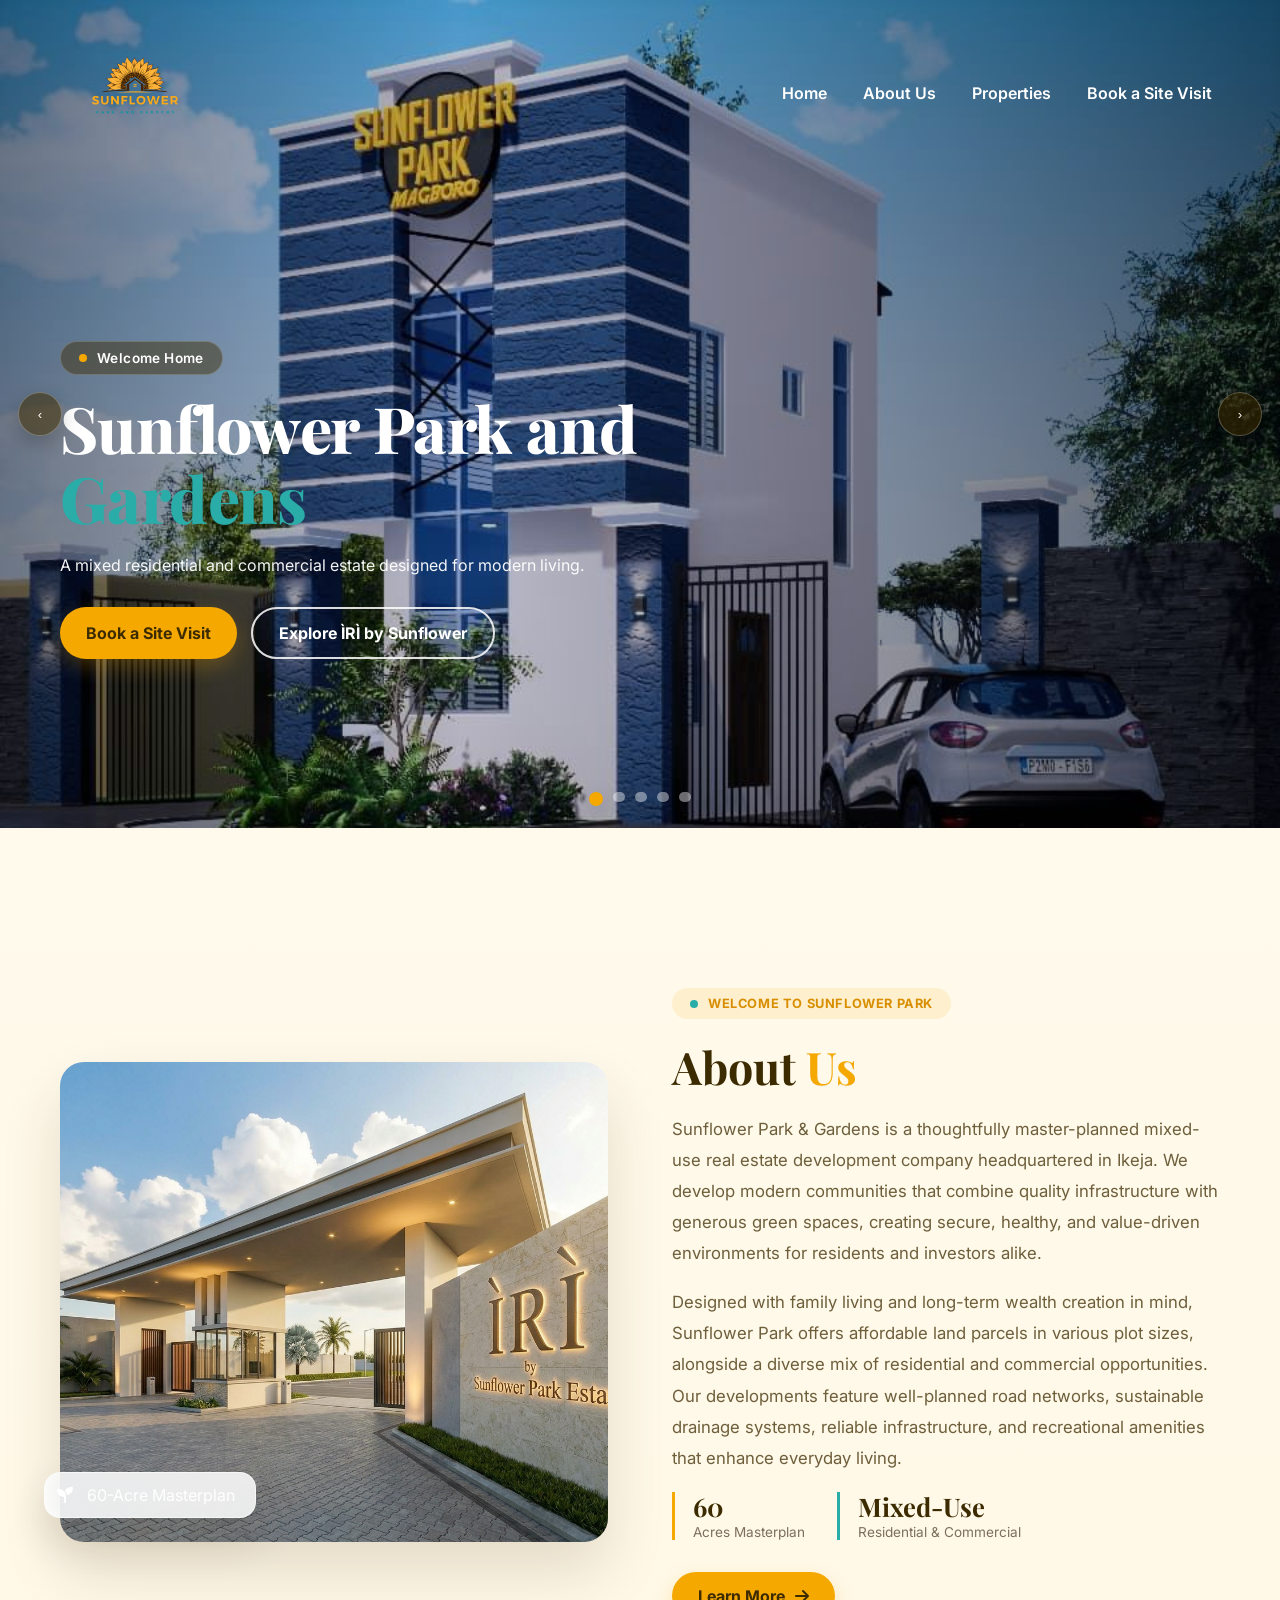
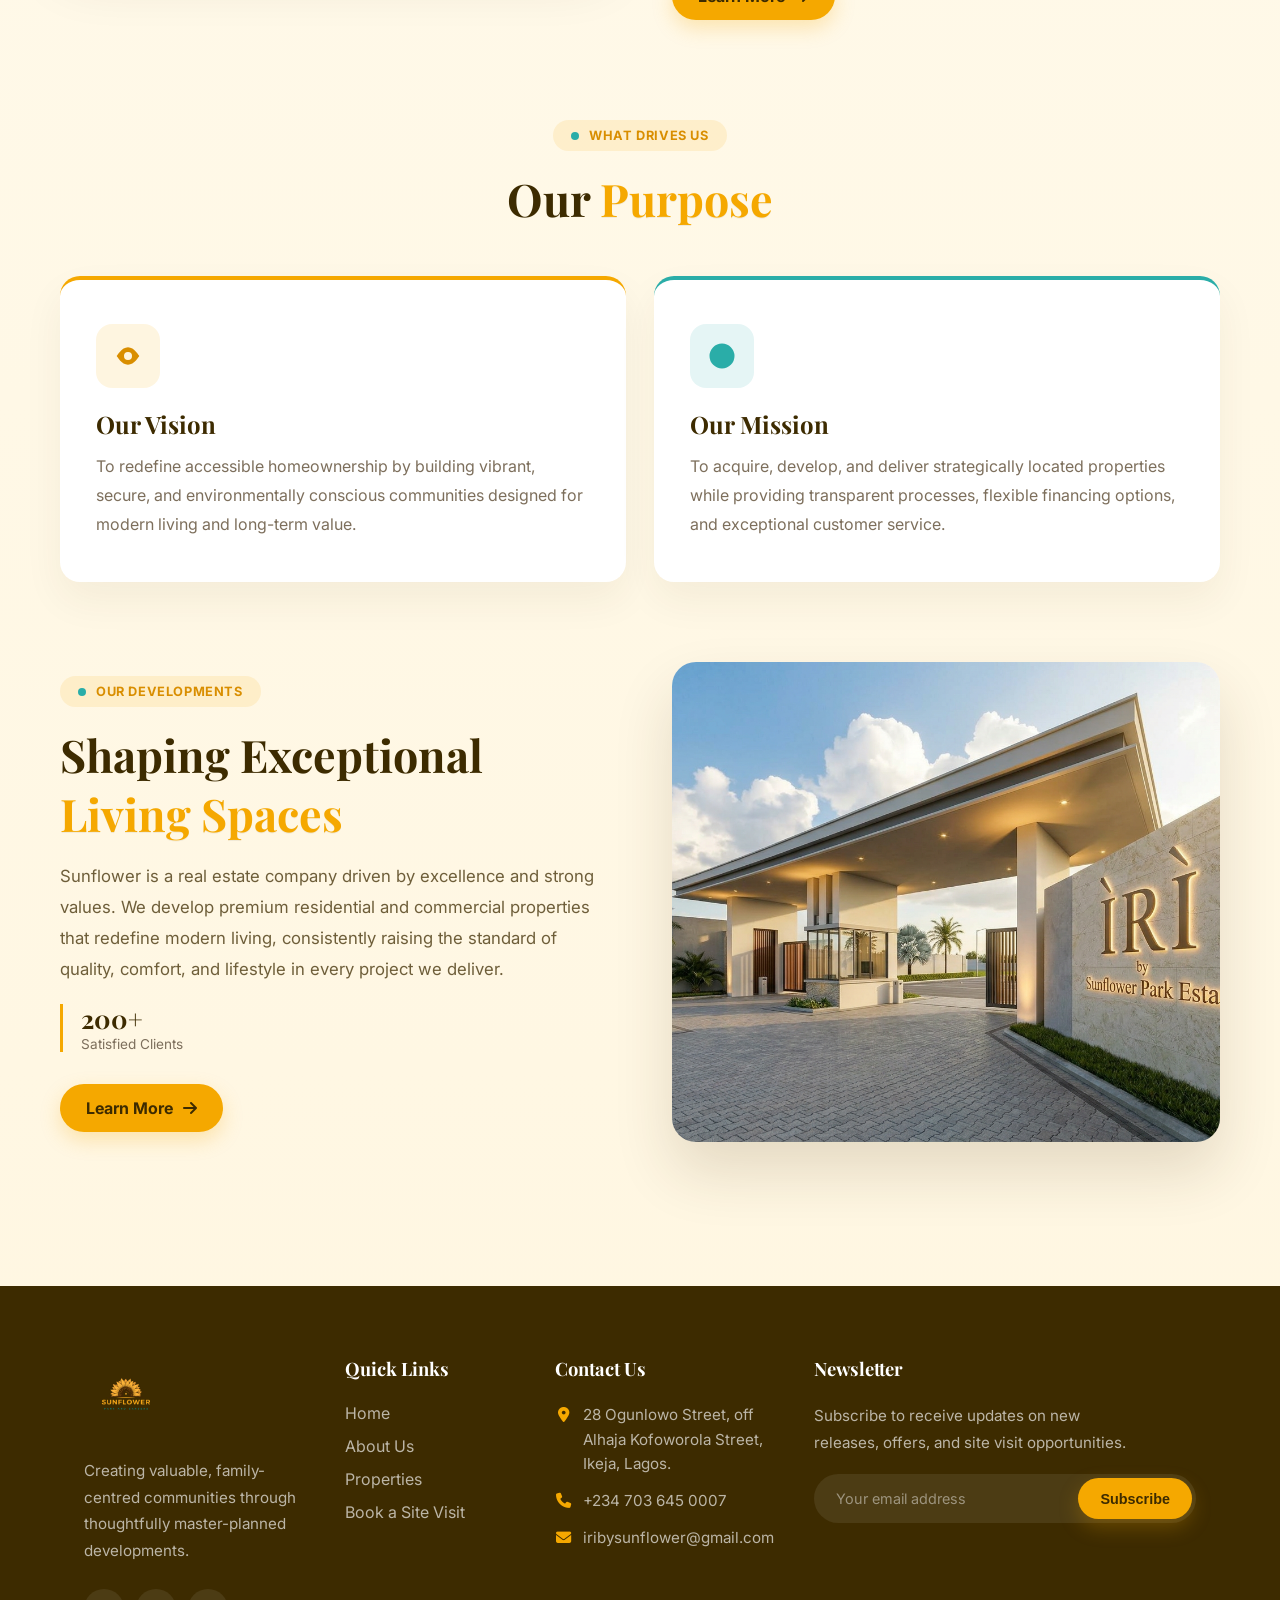
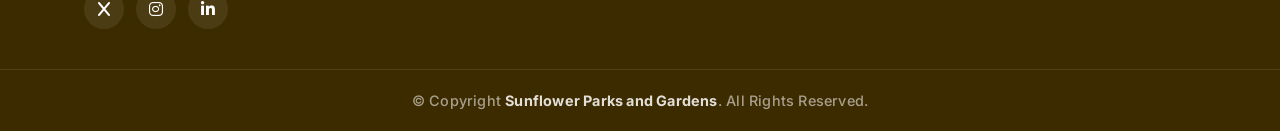
==== index.html @ 7145fa31 "pyuo" ====
<!doctype html>
<html lang="en">

<head>
  <meta charset="utf-8" />
  <meta name="viewport" content="width=device-width,initial-scale=1" />
  <title>Sunflower Parks & Gardens</title>
  <link href="https://fonts.googleapis.com/css2?family=Inter:wght@300;400;600;700&display=swap" rel="stylesheet">
  <link href="https://fonts.googleapis.com/css2?family=Playfair+Display:wght@400;600;700&display=swap" rel="stylesheet">
  <link rel="stylesheet" href="https://cdnjs.cloudflare.com/ajax/libs/font-awesome/6.4.0/css/all.min.css">
  <link rel="stylesheet" href="css/style.css">
</head>

<body>
  <header class="site-header nav-overlay">
    <div class="container header-inner">
      <a class="brand" href="index.html"><img src="images/logo.png" alt="Sunflower Parks & Gardens logo"><span
          class="brand-text">Sunflower Parks & Gardens</span></a>
      <nav class="nav">
        <a href="index.html">Home</a>
        <a href="about.html">About Us</a>
        <a href="properties.html">Properties</a>
        <a href="contact.html#book-a-visit">Book a Site Visit</a>
      </nav>
      <button class="nav-toggle" aria-label="Toggle navigation">☰</button>
    </div>


  </header>

  <main>
    <!-- Hero slideshow -->
    <section class="hero hero-overlay reveal-on-scroll">
      <div class="slideshow" id="slideshow">
        <div class="slide top-anchor" style="background-image:url('images/slide1.jpeg')">
          <div class="overlay"></div>
          <div class="slide-content container">
            <span class="slide-badge"><span class="dot"></span> Welcome Home</span>
            <h1>Sunflower Park and <span class="accent-text">Gardens</span></h1>
            <p>A mixed residential and commercial estate designed for modern living.</p>
            <div class="cta-group">
              <a class="btn primary" href="contact.html#book-a-visit">Book a Site Visit</a>
              <a class="btn outline" href="iri.html">Explore ÌRÌ by Sunflower</a>
            </div>
          </div>
        </div>

        <div class="slide" style="background-image:url('images/slide2.jpeg')">
          <div class="overlay"></div>
          <div class="slide-content container">
            <span class="slide-badge"><span class="dot"></span> Prime Location</span>
            <h2>Strategically Located for <span class="accent-text">Growth</span></h2>
            <p>Along the Lagos–Ibadan Expressway, less than 25 minutes from Alausa, Ikeja.</p>
            <div class="cta-group">
              <a class="btn primary" href="contact.html#book-a-visit">Book a Site Visit</a>
              <a class="btn outline" href="iri.html">Explore ÌRÌ by Sunflower</a>
            </div>
          </div>
        </div>

        <div class="slide" style="background-image:url('images/slide3.jpeg')">
          <div class="overlay"></div>
          <div class="slide-content container">
            <span class="slide-badge"><span class="dot"></span> Masterplanned Living</span>
            <h2>Thoughtful <span class="accent-text">Masterplanning</span></h2>
            <p>Thoughtfully planned neighborhoods, generous open spaces and modern infrastructure for family living.</p>
            <div class="cta-group">
              <a class="btn primary" href="contact.html#book-a-visit">Book a Site Visit</a>
              <a class="btn outline" href="iri.html">Explore ÌRÌ by Sunflower</a>
            </div>
          </div>
        </div>

        <div class="slide" style="background-image:url('images/slide4.jpeg')">
          <div class="overlay"></div>
          <div class="slide-content container">
            <span class="slide-badge"><span class="dot"></span> 24/7 Security</span>
            <h2>Secure, <span class="accent-text">Gated</span> Living</h2>
            <p>A secure, access-controlled community with 24/7 surveillance, offering comfort and safety.</p>
            <div class="cta-group">
              <a class="btn primary" href="contact.html#book-a-visit">Book a Site Visit</a>
              <a class="btn outline" href="iri.html">Explore ÌRÌ by Sunflower</a>
            </div>
          </div>
        </div>

        <div class="slide" style="background-image:url('images/slide5.png')">
          <div class="overlay"></div>
          <div class="slide-content container">
            <span class="slide-badge"><span class="dot"></span> Easy Access</span>
            <h2><span class="accent-text">Unmatched</span> Proximity</h2>
            <p>Live within convenient reach of the city's essentials while enjoying the exclusivity of a private
              residential estate.</p>
            <div class="cta-group">
              <a class="btn primary" href="contact.html#book-a-visit">Book a Site Visit</a>
              <a class="btn outline" href="iri.html">Explore ÌRÌ by Sunflower</a>
            </div>
          </div>
        </div>

        <button class="slide-arrow prev" data-dir="-1">‹</button>
        <button class="slide-arrow next" data-dir="1">›</button>
        <div class="dots" id="slide-dots"></div>
      </div>
    </section>
    <br>
    <br>
    <br>
    <br>

    <!-- FAQ will appear after About & Vision/Mission -->

    <!-- (Vision & Mission removed here; placed after About as requested) -->

    <!-- About summary (split layout) -->
    <section class="about-split container reveal-on-scroll">
      <div class="about-split-media">
        <img src="images/slide4.jpeg" alt="Sunflower Park & Gardens estate" class="about-split-img">
        <span class="floating-badge badge-teal"><i class="fa-solid fa-seedling"></i> 60-Acre Masterplan</span>
      </div>
      <div class="about-split-content">
        <span class="eyebrow"><span class="dot"></span> Welcome to Sunflower Park</span>
        <h2 class="summary-title">About <span class="summary-accent">Us</span></h2>
        <p>Sunflower Park & Gardens is a thoughtfully master-planned mixed-use real estate development company
          headquartered in Ikeja. We develop modern communities that combine quality infrastructure with generous
          green spaces, creating secure, healthy, and value-driven environments for residents and investors alike.</p>
        <p>Designed with family living and long-term wealth creation in mind, Sunflower Park offers affordable land
          parcels in various plot sizes, alongside a diverse mix of residential and commercial opportunities. Our
          developments feature well-planned road networks, sustainable drainage systems, reliable infrastructure, and
          recreational amenities that enhance everyday living.</p>
        <div class="about-stats">
          <div class="stat-chip">
            <strong>60</strong>
            <span>Acres Masterplan</span>
          </div>
          <div class="stat-chip">
            <strong>Mixed-Use</strong>
            <span>Residential &amp; Commercial</span>
          </div>
        </div>
        <a class="btn primary" href="about.html">Learn More <i class="fa-solid fa-arrow-right"></i></a>
      </div>
    </section>

    <!-- Vision & Mission -->
    <section class="purpose container reveal-on-scroll">
      <div class="purpose-head">
        <span class="eyebrow"><span class="dot"></span> What Drives Us</span>
        <h2 class="summary-title">Our <span class="summary-accent">Purpose</span></h2>
      </div>
      <div class="mission-grid">
        <article class="mission-card mission-card--gold" tabindex="0">
          <div class="icon">
            <svg viewBox="0 0 24 24" xmlns="http://www.w3.org/2000/svg" aria-hidden="true">
              <path d="M12 5c-5 0-9 7-9 7s4 7 9 7 9-7 9-7-4-7-9-7zm0 10.2A3.2 3.2 0 1 1 12 8.8a3.2 3.2 0 0 1 0 6.4z"
                fill="currentColor" />
            </svg>
          </div>
          <h3>Our Vision</h3>
          <p>To redefine accessible homeownership by building vibrant, secure, and environmentally conscious
            communities designed for modern living and long-term value.</p>
        </article>

        <article class="mission-card mission-card--teal" tabindex="0">
          <div class="icon">
            <svg viewBox="0 0 24 24" xmlns="http://www.w3.org/2000/svg" aria-hidden="true">
              <path d="M12 2a10 10 0 1 0 0 20 10 10 0 0 0 0-20zm1 6h-2v6l5 3 1-1-4-2V8z" fill="currentColor" />
            </svg>
          </div>
          <h3>Our Mission</h3>
          <p>To acquire, develop, and deliver strategically located properties while providing transparent processes,
            flexible financing options, and exceptional customer service.</p>
        </article>
      </div>
    </section>

    <!-- Properties preview -->
    <section class="about-split container reveal-on-scroll properties-preview">
      <div class="about-split-content">
        <span class="eyebrow"><span class="dot"></span> Our Developments</span>
        <h2 class="summary-title">Shaping Exceptional <span class="summary-accent">Living Spaces</span></h2>
        <p>Sunflower is a real estate company driven by excellence and strong values. We develop premium residential
          and commercial properties that redefine modern living, consistently raising the standard of quality,
          comfort, and lifestyle in every project we deliver.</p>
        <div class="about-stats">
          <div class="stat-chip">
            <strong>200+</strong>
            <span>Satisfied Clients</span>
          </div>
        </div>
        <a class="btn primary" href="properties.html">Learn More <i class="fa-solid fa-arrow-right"></i></a>
      </div>
      <div class="about-split-media">
        <img src="images/slide4.jpeg" alt="Sunflower Park & Gardens estate" class="about-split-img">
      </div>
    </section>
  </main>

  <footer class="site-footer">
    <div class="footer-top">
      <div class="container">
        <div class="footer-grid">
          <div class="footer-col footer-brand-col">
            <span class="footer-logo-wrap"><img src="images/logo.png" alt="Sunflower Parks & Gardens"
                class="footer-logo"></span>
            <p class="footer-tag">Creating valuable, family-centred communities through thoughtfully master-planned
              developments.</p>
            <div class="footer-socials">
              <a href="https://x.com/sfpgrealtor?s=21" target="_blank" rel="noopener" aria-label="X"><i class="fa-solid fa-x"></i></a>
              <a href="https://www.instagram.com/sunflowerparkrealtors" target="_blank" rel="noopener" aria-label="Instagram"><i class="fa-brands fa-instagram"></i></a>
              <a href="https://www.linkedin.com/company/sunflower-park-and-gardens-realtor/" target="_blank" rel="noopener" aria-label="LinkedIn"><i class="fa-brands fa-linkedin-in"></i></a>
            </div>
          </div>

          <div class="footer-col footer-links-col">
            <h3>Quick Links</h3>
            <ul>
              <li><a href="index.html">Home</a></li>
              <li><a href="about.html">About Us</a></li>
              <li><a href="properties.html">Properties</a></li>
              <li><a href="contact.html#book-a-visit">Book a Site Visit</a></li>
            </ul>
          </div>

          <div class="footer-col footer-contact-col">
            <h3>Contact Us</h3>
            <ul class="footer-contact-list">
              <li><i class="fa-solid fa-location-dot"></i><span>28 Ogunlowo Street, off Alhaja Kofoworola Street,
                  Ikeja, Lagos.</span></li>
              <li><i class="fa-solid fa-phone"></i><a href="tel:+2347036450007">+234 703 645 0007</a></li>
              <li><i class="fa-solid fa-envelope"></i><a
                  href="mailto:iribysunflower@gmail.com">iribysunflower@gmail.com</a></li>
            </ul>
          </div>

          <div class="footer-col footer-newsletter-col">
            <h3>Newsletter</h3>
            <p>Subscribe to receive updates on new releases, offers, and site visit opportunities.</p>
            <form class="newsletter-form">
              <input type="email" placeholder="Your email address" aria-label="Email address" required>
              <button type="button" class="btn primary">Subscribe</button>
            </form>
          </div>
        </div>
      </div>
    </div>

    <div class="footer-bottom">
      <div class="container footer-bottom-inner">
        <div class="copyright">© Copyright <strong>Sunflower Parks and Gardens</strong>. All Rights Reserved.</div>
      </div>
      <button class="back-to-top" aria-label="Back to top">↑</button>
    </div>
  </footer>

  <script src="js/slider.js"></script>
</body>

</html>
---- css/style.css ----
:root {
  --bg: #FFFBEF;
  --brand: #F5A800;
  /* golden yellow */
  --brand-dark: #D98E00;
  --teal: #2AADA8;
  --accent: #3D2B00;
  /* dark brown for text */
  --muted: #7d6f5c;
  --glass: rgba(255, 255, 255, 0.7);
  --footer-bottom-height: 64px;
}

* {
  box-sizing: border-box
}

body {
  font-family: Inter, system-ui, -apple-system, Segoe UI, Roboto, "Helvetica Neue", Arial;
  margin: 0;
  color: var(--accent);
  background: linear-gradient(180deg, #FFFBEF 0%, #FFF6E0 100%)
}

.container {
  max-width: 1160px;
  margin: 0 auto;
  padding: 0 24px
}

/* Header */
.site-header {
  z-index: 60;
}

.site-header.yellow {
  background: transparent;
  box-shadow: none
}

.site-header.yellow .brand {
  color: var(--accent)
}

.site-header.yellow .nav a {
  color: var(--accent)
}

.site-header.yellow .nav a:hover {
  background: rgba(15, 17, 20, 0.04)
}

/* Overlay header (sits on top of full-bleed hero) */
.site-header.nav-overlay {
  position: absolute;
  top: 0;
  left: 0;
  right: 0;
  width: 100%;
  z-index: 70;
  background: transparent;
  box-shadow: none
}

.site-header.nav-overlay .brand,
.site-header.nav-overlay .nav a,
.site-header.nav-overlay .nav-toggle {
  color: #fff
}

.site-header.nav-overlay .nav a:hover {
  background: rgba(255, 255, 255, 0.12)
}

.site-header.nav-overlay .nav.open a {
  color: var(--accent)
}

.site-header.nav-overlay .nav.open a:hover {
  background: rgba(0, 0, 0, 0.04)
}

.header-inner {
  display: flex;
  align-items: center;
  justify-content: space-between;
  padding: 18px 0
}

.brand {
  display: inline-flex;
  align-items: center;
  gap: 12px;
  font-weight: 700;
  color: var(--accent);
  text-decoration: none;
  font-size: 1.05rem;
  letter-spacing: 0.2px
}

.brand::after {
  display: none
}

.brand img {
  height: 150px;
  display: block;
  object-fit: contain;
  width: auto
}

.brand .sr {
  position: absolute !important;
  left: -9999px;
  top: auto;
  width: 1px;
  height: 1px;
  overflow: hidden
}

.brand-text {
  display: none;
  font-family: 'Playfair Display', serif;
  font-weight: 700;
  color: var(--brand);
  font-size: 1.3rem;
  line-height: 1;
  letter-spacing: 0.1px;
  text-decoration: none;
}

.nav {
  display: flex;
  align-items: center
}

.nav a {
  margin-left: 20px;
  color: var(--accent);
  text-decoration: none;
  font-weight: 600;
  padding: 8px;
  border-radius: 6px;
  transition: all 180ms ease
}

.nav a:hover {
  background: rgba(0, 0, 0, 0.04);
  transform: translateY(-1px)
}

.nav a.active {
  color: var(--brand);
}

.nav-toggle {
  display: none;
  background: none;
  border: 0;
  font-size: 22px
}

/* Hero / Slideshow */
.hero {
  position: relative;
  margin-top: 10px
}

.slideshow {
  position: relative;
  overflow: hidden;
  border-radius: 12px;
  background: #111;
  min-height: clamp(420px, 72vh, 920px);
  max-height: 90vh
}

/* Full-bleed hero with overlaid header */
.hero.hero-overlay {
  margin-top: 0
}

.hero.hero-overlay .slideshow {
  border-radius: 0;
  min-height: clamp(640px, 92vh, 980px);
  max-height: none
}

.hero.hero-overlay .slide-content {
  padding-top: 220px
}

@media(max-width:980px) {
  .hero.hero-overlay .slide-content {
    padding-top: 160px
  }

  .hero.hero-overlay .slideshow {
    min-height: clamp(620px, 92vh, 900px)
  }
}

@media(max-width:800px) {
  .hero.hero-overlay .slide-content {
    padding-top: 140px
  }

  .hero.hero-overlay .slideshow {
    min-height: clamp(580px, 92vh, 860px)
  }
}

.slide {
  position: absolute;
  inset: 0;
  background-size: cover;
  background-position: center center;
  opacity: 0;
  visibility: hidden;
  transform: scale(1.02) translateY(6px);
  transition: opacity 900ms cubic-bezier(.2, .9, .3, 1), transform 900ms ease, visibility 0ms linear 900ms;
  display: flex;
  align-items: center
}

.slide.active {
  opacity: 1;
  visibility: visible;
  transform: scale(1) translateY(0);
  transition-delay: 0ms
}

.overlay {
  position: absolute;
  inset: 0;
  background: linear-gradient(90deg, rgba(0, 0, 0, 0.48) 0%, rgba(0, 0, 0, 0.18) 36%, rgba(0, 0, 0, 0.58) 100%);
}

.slide-content {
  position: relative;
  color: #fff;
  padding: 48px 20px;
  max-width: 720px;
  margin-left: 40px;
  display: flex;
  flex-direction: column;
  gap: 12px
}

.slide-badge {
  display: inline-flex;
  align-items: center;
  gap: 10px;
  align-self: flex-start;
  background: rgba(61, 43, 0, 0.45);
  border: 1px solid rgba(255, 255, 255, 0.18);
  color: #fff;
  font-weight: 600;
  font-size: 0.85rem;
  letter-spacing: 0.4px;
  padding: 8px 18px;
  border-radius: 999px;
  margin-bottom: 6px
}

.slide-badge .dot {
  width: 8px;
  height: 8px;
  border-radius: 50%;
  background: var(--brand);
  display: inline-block
}

.slide-content h1,
.slide-content h2 {
  font-family: 'Playfair Display', serif
}

.slide-content h1 {
  font-size: clamp(2.4rem, 5vw, 4rem);
  margin: 0 0 8px;
  font-weight: 800;
  letter-spacing: -0.6px;
  line-height: 1.1
}

.slide-content h2 {
  font-size: clamp(1.9rem, 4vw, 3.2rem);
  margin: 0 0 8px;
  font-weight: 700;
  line-height: 1.15
}

.slide-content .accent-text {
  color: var(--teal)
}

.slide-content p {
  margin: 0 0 18px;
  color: rgba(255, 255, 255, 0.95);
  line-height: 1.45;
  max-width: 60ch
}

.cta-group {
  display: flex;
  flex-wrap: wrap;
  gap: 14px
}

/* Buttons */
.btn {
  display: inline-flex;
  align-items: center;
  gap: 10px;
  padding: 14px 26px;
  border-radius: 999px;
  text-decoration: none;
  font-weight: 700;
  transition: transform 160ms ease, box-shadow 160ms ease, background 160ms ease, color 160ms ease
}

.btn.primary {
  background: var(--brand);
  color: var(--accent);
  box-shadow: 0 8px 20px rgba(245, 168, 0, 0.25)
}

.btn.primary:hover {
  transform: translateY(-3px);
  box-shadow: 0 14px 30px rgba(245, 168, 0, 0.3)
}

.btn.outline {
  border: 2px solid rgba(255, 255, 255, 0.85);
  color: #fff;
  background: transparent
}

.btn.outline:hover {
  transform: translateY(-3px);
  background: var(--teal);
  border-color: var(--teal);
  color: #fff
}

/* Arrows & dots */
.slide-arrow {
  position: absolute;
  top: 50%;
  transform: translateY(-50%);
  background: rgba(61, 43, 0, 0.55);
  border: 1px solid rgba(255, 255, 255, 0.25);
  color: #fff;
  width: 44px;
  height: 44px;
  border-radius: 999px;
  cursor: pointer;
  display: flex;
  align-items: center;
  justify-content: center;
  box-shadow: 0 8px 20px rgba(6, 10, 12, 0.22);
  transition: transform 180ms ease, background 180ms ease
}

.slide-arrow.prev {
  left: 18px
}

.slide-arrow.next {
  right: 18px
}

.slide-arrow:hover {
  transform: translateY(-50%) scale(1.04);
  background: var(--brand);
  color: var(--accent)
}

.dots {
  position: absolute;
  left: 50%;
  transform: translateX(-50%);
  bottom: 22px;
  display: flex;
  gap: 10px;
  z-index: 40
}

.dots button {
  width: 10px;
  height: 10px;
  border-radius: 999px;
  border: 0;
  background: rgba(255, 255, 255, 0.42);
  transition: all 220ms cubic-bezier(.2, .9, .3, 1)
}

.dots button.active {
  background: var(--brand);
  width: 14px;
  height: 14px;
  box-shadow: 0 6px 18px rgba(0, 0, 0, 0.18)
}

/* Anchor specific slides to top so cropping removes bottom area only */
.slide.top-anchor {
  background-position: center top
}

/* Eyebrow badge (used above section headings) */
.eyebrow {
  display: inline-flex;
  align-items: center;
  gap: 10px;
  background: rgba(245, 168, 0, 0.12);
  color: var(--brand-dark);
  font-weight: 700;
  font-size: 0.8rem;
  letter-spacing: 0.6px;
  text-transform: uppercase;
  padding: 8px 18px;
  border-radius: 999px;
  margin-bottom: 18px
}

.eyebrow .dot {
  width: 8px;
  height: 8px;
  border-radius: 50%;
  background: var(--teal);
  display: inline-block
}

.summary-title {
  text-align: center;
  font-family: 'Playfair Display', serif;
  font-size: clamp(2.2rem, 4vw, 2.8rem);
  margin: 0 0 18px;
  font-weight: 700
}

.summary-accent {
  color: var(--brand);
  text-shadow: 0 1px 0 rgba(0, 0, 0, 0.06)
}

/* About split section */
.about-split {
  display: grid;
  grid-template-columns: 1fr 1fr;
  gap: 64px;
  align-items: center;
  padding: 80px 0
}

.about-split-media {
  position: relative
}

.about-split-img {
  width: 100%;
  height: 480px;
  object-fit: cover;
  border-radius: 24px;
  box-shadow: 0 30px 60px rgba(61, 43, 0, 0.14)
}

.about-split-content .summary-title {
  text-align: left
}

.about-split-content>p {
  color: rgba(61, 43, 0, 0.75);
  font-size: 1.05rem;
  line-height: 1.85;
  margin: 0 0 18px;
  max-width: 56ch
}

.about-stats {
  display: flex;
  flex-wrap: wrap;
  gap: 32px;
  margin: 8px 0 32px
}

.stat-chip {
  display: flex;
  flex-direction: column;
  gap: 4px;
  padding-left: 18px;
  border-left: 3px solid var(--brand)
}

.stat-chip:nth-child(2) {
  border-left-color: var(--teal)
}

.stat-chip:nth-child(3) {
  border-left-color: var(--accent)
}

.stat-chip strong {
  font-family: 'Playfair Display', serif;
  font-size: 1.6rem;
  color: var(--accent);
  line-height: 1.1
}

.stat-chip span {
  color: var(--muted);
  font-size: 0.85rem
}

.badge-teal {
  background-color: var(--teal);
  color: #fff;
  border-radius: 999px;
  bottom: 28px;
  left: -16px
}

/* Vision & Mission */
.purpose {
  padding: 20px 0 80px
}

.purpose-head {
  text-align: center;
  max-width: 640px;
  margin: 0 auto 48px
}

.mission-grid {
  display: grid;
  grid-template-columns: repeat(2, 1fr);
  gap: 28px;
  align-items: stretch
}

.mission-card {
  background: #fff;
  border-radius: 20px;
  padding: 44px 36px;
  text-align: left;
  box-shadow: 0 18px 40px rgba(61, 43, 0, 0.06);
  border-top: 4px solid var(--brand);
  transition: transform 260ms cubic-bezier(.2, .9, .3, 1), box-shadow 260ms ease
}

.mission-card--teal {
  border-top-color: var(--teal)
}

.mission-card .icon {
  width: 64px;
  height: 64px;
  margin: 0 0 20px;
  display: flex;
  align-items: center;
  justify-content: center;
  border-radius: 16px;
  background: rgba(245, 168, 0, 0.12)
}

.mission-card--teal .icon {
  background: rgba(42, 173, 168, 0.12)
}

.mission-card .icon svg {
  width: 30px;
  height: 30px;
  color: var(--brand-dark)
}

.mission-card--teal .icon svg {
  color: var(--teal)
}

.mission-card h3 {
  font-family: 'Playfair Display', serif;
  margin: 0 0 12px;
  font-size: 1.5rem
}

.mission-card p {
  margin: 0;
  color: var(--muted);
  line-height: 1.8
}

.mission-card:hover,
.mission-card:focus {
  transform: translateY(-8px);
  box-shadow: 0 28px 60px rgba(61, 43, 0, 0.12)
}

.mission-card:focus {
  outline: 3px solid rgba(245, 168, 0, 0.25);
  outline-offset: 6px
}

/* Scroll reveal: hide by default and reveal when in view */
.reveal-on-scroll {
  opacity: 0;
  transform: translateY(18px);
  transition: opacity 560ms cubic-bezier(.2, .9, .3, 1), transform 560ms cubic-bezier(.2, .9, .3, 1);
  will-change: opacity, transform
}

.reveal-on-scroll.in-view {
  opacity: 1;
  transform: none
}

@media(max-width:980px) {
  .mission-grid {
    grid-template-columns: 1fr;
    gap: 18px
  }

  .purpose {
    padding: 0 0 48px
  }

  .about-split {
    grid-template-columns: 1fr;
    gap: 36px;
    padding: 48px 0
  }

  .about-split-img {
    height: 320px
  }

  .badge-teal {
    left: 16px
  }

  .about-split-content .summary-title {
    text-align: center
  }

  .about-split-content {
    text-align: center
  }

  .about-split-content>p {
    margin-left: auto;
    margin-right: auto
  }

  .about-stats {
    justify-content: center
  }

  .stat-chip {
    align-items: center;
    text-align: center;
    border-left: 0;
    border-top: 3px solid var(--brand);
    padding-left: 0;
    padding-top: 10px
  }

  .stat-chip:nth-child(2) {
    border-top-color: var(--teal)
  }

  .stat-chip:nth-child(3) {
    border-top-color: var(--accent)
  }
}

.content {
  padding: 44px 0
}

.property-list {
  columns: 2;
  list-style: disc;
  padding-left: 20px
}

/* Footer */
.site-footer {
  margin-top: 60px;
  background: var(--accent);
  color: rgba(255, 255, 255, 0.65)
}

.footer-top {
  padding: 70px 0 40px
}

.footer-grid {
  display: grid;
  grid-template-columns: 1.3fr 1fr 1.2fr 1.3fr;
  gap: 40px
}

.footer-col h3 {
  color: #fff;
  font-family: 'Playfair Display', serif;
  font-size: 1.15rem;
  font-weight: 700;
  margin: 0 0 22px
}

.footer-logo-wrap {
  display: inline-flex;
  margin-bottom: 18px
}

.footer-logo {
  height: 84px;
  width: auto;
  display: block
}

.footer-tag {
  margin: 0 0 24px;
  line-height: 1.75;
  font-size: 0.95rem;
  max-width: 30ch
}

.footer-socials {
  display: flex;
  gap: 12px
}

.footer-socials a {
  display: flex;
  align-items: center;
  justify-content: center;
  width: 40px;
  height: 40px;
  border-radius: 50%;
  background: rgba(255, 255, 255, 0.08);
  color: #fff;
  text-decoration: none;
  transition: background 180ms ease, color 180ms ease, transform 180ms ease
}

.footer-socials a:hover {
  background: var(--brand);
  color: var(--accent);
  transform: translateY(-3px)
}

.footer-links-col ul,
.footer-contact-list {
  list-style: none;
  margin: 0;
  padding: 0;
  display: flex;
  flex-direction: column;
  gap: 13px
}

.footer-links-col a {
  color: rgba(255, 255, 255, 0.65);
  text-decoration: none;
  transition: color 160ms ease, padding-left 160ms ease
}

.footer-links-col a:hover {
  color: var(--brand);
  padding-left: 4px
}

.footer-contact-list li {
  display: flex;
  align-items: flex-start;
  gap: 12px;
  font-size: 0.95rem;
  line-height: 1.6
}

.footer-contact-list i {
  color: var(--brand);
  margin-top: 4px;
  width: 16px;
  text-align: center;
  flex: none
}

.footer-contact-list a {
  color: rgba(255, 255, 255, 0.65);
  text-decoration: none
}

.footer-contact-list a:hover {
  color: var(--brand)
}

.footer-newsletter-col p {
  margin: 0 0 18px;
  font-size: 0.95rem;
  line-height: 1.75;
  max-width: 32ch
}

.newsletter-form {
  display: flex;
  gap: 0;
  background: rgba(255, 255, 255, 0.08);
  border-radius: 999px;
  padding: 4px
}

.newsletter-form input {
  flex: 1;
  min-width: 0;
  border: 0;
  background: transparent;
  color: #fff;
  padding: 12px 18px;
  font-family: inherit;
  font-size: 0.9rem;
  outline: none
}

.newsletter-form input::placeholder {
  color: rgba(255, 255, 255, 0.45)
}

.newsletter-form .btn {
  flex: none;
  padding: 12px 22px;
  white-space: nowrap;
  font-size: 0.9rem;
  border: 0;
  cursor: pointer
}

/* Mobile nav animations */
.nav {
  display: flex;
  align-items: center
}

.nav.open {
  position: absolute;
  top: 66px;
  right: 18px;
  background: linear-gradient(180deg, rgba(255, 255, 255, 0.98), rgba(255, 255, 255, 0.96));
  box-shadow: 0 12px 40px rgba(16, 24, 40, 0.08);
  padding: 12px;
  border-radius: 12px;
  flex-direction: column;
  align-items: flex-start;
  gap: 6px;
  min-width: 220px;
  transform-origin: top right;
  opacity: 0;
  transform: translateY(-8px) scale(0.995);
  transition: opacity 260ms ease, transform 260ms cubic-bezier(.2, .9, .3, 1)
}

.nav.open.show {
  opacity: 1;
  transform: translateY(0) scale(1)
}

.nav a {
  margin-left: 20px
}

@media(max-width:800px) {
  .nav {
    display: none
  }

  .nav.open {
    display: flex
  }

  .nav a {
    margin: 0;
    padding: 10px 12px;
    width: 100%;
    border-radius: 8px
  }
}

/* Responsive */
@media(max-width:980px) {
  .container {
    padding: 0 18px
  }

  .slide-content {
    padding: 40px 18px
  }

  .summary-title {
    font-size: 2.1rem
  }

  .summary-body {
    padding: 0 8px
  }
}

@media(max-width:800px) {
  .nav {
    display: none
  }

  .nav-toggle {
    display: block
  }

  .slide {
    min-height: 360px
  }

  .slide-content {
    padding: 28px;
    margin-left: 0
  }

  .property-list {
    columns: 1
  }

  .highlights {
    flex-direction: column
  }

  .footer-inner {
    flex-direction: column;
    align-items: flex-start
  }

  .brand img {
    height: 80px
  }

  .brand-text {
    font-size: 1.1rem
  }
}

/* Properties preview section */
.properties-preview {
  padding-top: 0
}

/* Footer bottom bar */
.footer-bottom {
  border-top: 1px solid rgba(255, 255, 255, 0.1);
  padding: 22px 0;
  background: transparent
}

.footer-bottom-inner {
  display: flex;
  align-items: center;
  justify-content: center;
  text-align: center
}

.footer-bottom .copyright {
  color: rgba(255, 255, 255, 0.55);
  font-family: Inter, system-ui, -apple-system, Segoe UI, Roboto, "Helvetica Neue", Arial;
  font-size: 0.9rem;
  font-weight: 500;
  letter-spacing: 0.2px
}

.footer-bottom .copyright strong {
  color: rgba(255, 255, 255, 0.85)
}

.back-to-top {
  background: var(--brand);
  color: #111;
  border: 0;
  width: 52px;
  height: 52px;
  border-radius: 50%;
  box-shadow: 0 12px 30px rgba(17, 24, 28, 0.06);
  cursor: pointer;
  position: fixed;
  right: 28px;
  bottom: 18px;
  z-index: 80;
  display: flex;
  align-items: center;
  justify-content: center;
  font-size: 20px
}

@media(max-width:980px) {
  .brand img {
    height: 90px
  }

  .back-to-top {
    right: 18px;
    bottom: 18px
  }
}

/* About Page Specifics */
.about-hero {
  padding: 80px 0;
  display: flex;
  align-items: center;
  gap: 60px;
}

.about-text {
  flex: 1;
}

.about-text h1 {
  font-family: 'Playfair Display', serif;
  font-size: clamp(2.4rem, 4vw, 3.2rem);
  font-weight: 700;
  line-height: 1.15;
  margin: 0 0 22px;
}

.about-text>p {
  color: rgba(61, 43, 0, 0.75);
  font-size: 1.05rem;
  line-height: 1.85;
  margin: 0 0 18px;
  max-width: 56ch
}

.highlight-brand {
  color: var(--brand-dark);
  /* darker yellow for text readability on white if needed, or stick to red/brand based on user req? User said 'company colors'. Our brand is yellow. */
  /* Actually, user ref might have shown red "we are", but said "use cmpany colors". I will use brand color. */
  color: #eb2f2f;
  /* Wait, looking at the user request "Who we are" in the image image might have been red. But user said "like this but using cmpany colors". 
  Company color is Yellow #FFD54A. 
  Let's use a reddish/accent color if strictly following "like this", but "using company colors" implies using the yellow/gold. 
  However, pure yellow on white is hard to read. 
  Let's stick to the brand color or accent. 
  Actually, the user said "html should be styled like this but using cmpany colors". "Like this" (the image) has "we are" in Red. 
  The company colors are Yellow and Dark.
  I will use the Brand color for the highlight but maybe make it readable? 
  Or maybe the user means the *layout* like that, but colors are company colors.
  I will use the brand yellow but text-shadow it or use the brand-dark.
  Let's go with var(--brand-dark) for text to be safe styling-wise. */
  color: var(--brand);
  /* To make it readable if it's too light, I might need a darker shade. 
     var(--brand-dark) is #e6b83a.
     Let's use a custom class or inline style if needed, but for now var(--brand) is what they asked */
}

.about-collage {
  flex: 1;
  position: relative;
  height: 500px;
  /* Simple masonry/collage layout using absolute positioning or grid */
  display: grid;
  grid-template-columns: repeat(12, 1fr);
  grid-template-rows: repeat(12, 1fr);
  gap: 10px;
}

.collage-img {
  object-fit: cover;
  border-radius: 8px;
  width: 100%;
  height: 100%;
  box-shadow: 0 15px 30px rgba(0, 0, 0, 0.1);
}

.img-1 {
  grid-column: 1 / 8;
  grid-row: 1 / 7;
  z-index: 1;
}

.img-2 {
  grid-column: 7 / 13;
  grid-row: 3 / 9;
  z-index: 2;
  border: 4px solid #fff;
}

.img-3 {
  grid-column: 2 / 7;
  grid-row: 6 / 12;
  z-index: 3;
  border: 4px solid #fff;
}

/* Floating Badges */
.floating-badge {
  position: absolute;
  display: flex;
  align-items: center;
  gap: 14px;
  padding: 12px 20px 12px 12px;
  border-radius: 16px;
  background: rgba(255, 255, 255, 0.85);
  backdrop-filter: blur(14px);
  -webkit-backdrop-filter: blur(14px);
  border: 1px solid rgba(255, 255, 255, 0.6);
  box-shadow: 0 20px 45px rgba(61, 43, 0, 0.16);
  z-index: 10;
  white-space: nowrap;
}

.floating-badge .badge-icon {
  width: 44px;
  height: 44px;
  border-radius: 12px;
  display: flex;
  align-items: center;
  justify-content: center;
  font-size: 1.1rem;
  color: #fff;
  flex-shrink: 0;
}

.floating-badge .badge-text {
  display: flex;
  flex-direction: column;
  line-height: 1.25
}

.floating-badge .badge-text strong {
  font-family: 'Playfair Display', serif;
  font-size: 1.15rem;
  color: var(--accent)
}

.floating-badge .badge-text span {
  font-size: 0.75rem;
  font-weight: 600;
  text-transform: uppercase;
  letter-spacing: 0.5px;
  color: var(--muted)
}

.badge-green {
  top: 28px;
  left: -24px;
}

.badge-green .badge-icon {
  background: var(--accent);
}

.badge-brand {
  top: 50%;
  right: -24px;
  transform: translateY(-50%);
}

.badge-brand .badge-icon {
  background: var(--brand);
}

.badge-dark {
  bottom: 28px;
  left: 48px;
}

.badge-dark .badge-icon {
  background: var(--teal);
}


/* CEO Section */
.ceo-section {
  padding: 80px 0;
  background-color: #f9f9f9;
}

.ceo-grid {
  display: grid;
  grid-template-columns: 0.85fr 1.15fr;
  gap: 60px;
  align-items: center;
}

.ceo-image-wrapper {
  position: relative;
}

.ceo-image-wrapper::before {
  content: '';
  position: absolute;
  inset: 20px -20px -20px 20px;
  border: 2px solid var(--brand);
  border-radius: 16px;
  z-index: -1;
}

.ceo-img {
  width: 100%;
  aspect-ratio: 4 / 5;
  object-fit: cover;
  border-radius: 16px;
  box-shadow: 0 24px 48px rgba(61, 43, 0, 0.16);
}

.ceo-content h2 {
  font-family: 'Playfair Display', serif;
  font-size: clamp(2rem, 3.5vw, 2.6rem);
  font-weight: 700;
  line-height: 1.15;
  margin: 0 0 20px;
}

.ceo-quote-icon {
  display: block;
  font-size: 1.8rem;
  color: var(--brand);
  opacity: 0.5;
  margin-bottom: 16px;
}

.ceo-bio {
  line-height: 1.8;
  color: var(--muted);
  margin-bottom: 20px;
}

.signature {
  margin-top: 28px;
  padding-top: 24px;
  border-top: 1px solid rgba(61, 43, 0, 0.1);
  display: flex;
  flex-direction: column;
  gap: 4px;
}

.signature-greeting {
  font-family: 'Playfair Display', serif;
  font-style: italic;
  font-size: 1.1rem;
  color: var(--muted);
}

.signature-name {
  font-family: 'Playfair Display', serif;
  font-size: 1.6rem;
  font-weight: 700;
  color: var(--accent);
}

.signature-role {
  font-size: 0.9rem;
  color: var(--muted);
  letter-spacing: 0.3px;
}

@media(max-width: 800px) {
  .about-hero {
    flex-direction: column-reverse;
    text-align: center;
    padding: 40px 0;
  }

  .about-collage {
    width: 100%;
    height: 300px;
    /* shorter on mobile */
  }

  .floating-badge {
    display: none;
  }

  .ceo-grid {
    grid-template-columns: 1fr;
  }

  .ceo-image-wrapper {
    max-width: 320px;
    margin: 0 auto 40px;
  }

  .ceo-image-wrapper::before {
    display: none;
  }

  .img-1 {
    grid-column: 1 / 9;
  }

  .img-2 {
    grid-column: 6 / 13;
  }
}

/* Featured Projects Grid (Properties Page) */
.featured-projects-grid {
  display: grid;
  grid-template-columns: repeat(auto-fit, minmax(420px, 1fr));
  gap: 32px;
  padding: 20px 0 60px;
}

.project-card {
  background: #fff;
  border-radius: 20px;
  overflow: hidden;
  box-shadow: 0 10px 30px rgba(61, 43, 0, 0.08);
  border: 1px solid rgba(61, 43, 0, 0.06);
  transition: transform 220ms ease, box-shadow 220ms ease;
  display: flex;
  flex-direction: column;
}

.project-card:hover {
  transform: translateY(-8px);
  box-shadow: 0 24px 48px rgba(61, 43, 0, 0.14);
}

.project-card-img-wrapper {
  position: relative;
  height: 340px;
  overflow: hidden;
}

.project-card-img {
  width: 100%;
  height: 100%;
  object-fit: cover;
  transition: transform 400ms ease;
}

.project-card:hover .project-card-img {
  transform: scale(1.05);
}

.project-badge {
  position: absolute;
  top: 18px;
  right: 18px;
  background: var(--brand);
  color: var(--accent);
  font-weight: 700;
  font-size: 0.85rem;
  padding: 8px 18px;
  border-radius: 999px;
  box-shadow: 0 4px 12px rgba(0, 0, 0, 0.15);
}

.project-badge--available {
  background: var(--teal);
  color: #fff;
}

.project-badge--coming-soon {
  background: var(--accent);
  color: #fff;
}

.project-card-content {
  padding: 28px;
  display: flex;
  flex-direction: column;
  flex: 1;
}

.project-card-title {
  font-family: 'Playfair Display', serif;
  font-size: 1.5rem;
  font-weight: 700;
  margin: 0 0 10px;
}

.project-card-location {
  display: flex;
  align-items: center;
  gap: 8px;
  color: var(--muted);
  font-size: 0.95rem;
  margin-bottom: 24px;
}

.project-card-location i {
  color: var(--brand-dark);
}

.project-card-content .btn {
  width: 100%;
  text-align: center;
  justify-content: center;
  margin-top: auto;
}

@media(max-width: 600px) {
  .featured-projects-grid {
    grid-template-columns: 1fr;
    padding: 10px 0 40px;
  }

  .project-card-img-wrapper {
    height: 240px;
  }
}

/* Detail Pages (SFP Phase 1 / ÌRÌ by Sunflower / RÍRỌ̀ / Sunflower Ville) */
.back-link-wrap {
  padding: 24px 24px 0;
  max-width: 1160px;
  margin: 0 auto;
}

.back-link {
  display: inline-flex;
  align-items: center;
  gap: 8px;
  color: var(--muted);
  font-weight: 700;
  text-decoration: none;
  transition: color 160ms ease, transform 160ms ease;
}

.back-link:hover {
  color: var(--brand-dark);
  transform: translateX(-4px);
}

.detail-page-header {
  text-align: center;
  padding: 60px 0 10px;
}

.detail-page-header h1 {
  font-family: 'Playfair Display', serif;
  font-size: clamp(2.2rem, 5vw, 3rem);
  margin: 16px 0 12px;
}

.detail-page-header .project-card-location {
  justify-content: center;
  margin-bottom: 0;
}

/* Flyer image display (SFP Phase 1) */
.flyer-section {
  display: flex;
  justify-content: center;
  padding: 30px 0 10px;
}

.flyer-frame {
  max-width: 420px;
  width: 100%;
  border-radius: 20px;
  overflow: hidden;
  box-shadow: 0 30px 60px rgba(61, 43, 0, 0.14);
  border: 1px solid rgba(61, 43, 0, 0.06);
}

.flyer-img {
  width: 100%;
  display: block;
}

.detail-hero {
  height: 70vh;
  min-height: 480px;
  background-position: center;
  background-size: cover;
  background-repeat: no-repeat;
  position: relative;
  display: flex;
  align-items: flex-end;
  color: #fff;
}

.detail-hero::before {
  content: '';
  position: absolute;
  inset: 0;
  background: linear-gradient(180deg, rgba(15, 23, 32, 0.15) 0%, rgba(15, 23, 32, 0.78) 100%);
}

.detail-hero-content {
  position: relative;
  z-index: 2;
  padding-bottom: 60px;
}

.detail-hero-content .eyebrow {
  background: rgba(255, 255, 255, 0.16);
  color: #fff;
  backdrop-filter: blur(6px);
}

.detail-hero-content h1 {
  font-family: 'Playfair Display', serif;
  font-size: clamp(2.4rem, 5vw, 4rem);
  margin: 0;
  line-height: 1.15;
  text-shadow: 0 4px 20px rgba(0, 0, 0, 0.3);
}

.detail-hero-content h1 .accent-text {
  color: var(--brand);
}

/* Detail content sections */
.detail-section {
  padding: 80px 0;
}

.detail-section.alt {
  background: rgba(255, 255, 255, 0.5);
}

.detail-section-head {
  text-align: center;
  max-width: 760px;
  margin: 0 auto 50px;
}

.detail-section-head .eyebrow {
  display: inline-flex;
}

.detail-body p {
  max-width: 760px;
  margin: 0 auto;
  text-align: center;
  color: rgba(61, 43, 0, 0.8);
  font-size: 1.1rem;
  line-height: 1.9;
}

/* Amenities list */
.amenities-list {
  list-style: none;
  margin: 0 auto;
  padding: 0;
  max-width: 820px;
  display: grid;
  grid-template-columns: repeat(2, 1fr);
  gap: 18px;
}

.amenities-list li {
  display: flex;
  align-items: flex-start;
  gap: 14px;
  background: #fff;
  padding: 18px 22px;
  border-radius: 14px;
  box-shadow: 0 8px 24px rgba(61, 43, 0, 0.06);
  font-weight: 600;
  line-height: 1.5;
}

.amenities-list i {
  color: var(--teal);
  font-size: 1.2rem;
  margin-top: 2px;
}

/* Documents grid */
.documents-grid {
  display: grid;
  grid-template-columns: repeat(auto-fit, minmax(220px, 1fr));
  gap: 24px;
  max-width: 980px;
  margin: 0 auto;
}

.document-card {
  background: #fff;
  border-radius: 16px;
  padding: 32px 24px;
  text-align: center;
  box-shadow: 0 10px 25px rgba(61, 43, 0, 0.06);
  border: 1px solid rgba(61, 43, 0, 0.06);
  transition: transform 220ms ease, box-shadow 220ms ease;
}

.document-card:hover {
  transform: translateY(-6px);
  box-shadow: 0 18px 36px rgba(61, 43, 0, 0.12);
}

.document-card i {
  font-size: 2rem;
  color: var(--brand-dark);
  margin-bottom: 14px;
  display: block;
}

.document-card span {
  font-weight: 700;
}

/* Detail CTA */
.detail-cta {
  text-align: center;
  padding: 80px 0 100px;
}

.detail-cta h2 {
  font-family: 'Playfair Display', serif;
  font-size: clamp(1.8rem, 4vw, 2.6rem);
  margin: 0 0 28px;
}

/* Housing Options Grid (ÌRÌ page) */
.housing-grid {
  display: grid;
  grid-template-columns: repeat(auto-fit, minmax(280px, 1fr));
  gap: 28px;
}

.housing-card {
  background: #fff;
  border-radius: 16px;
  overflow: hidden;
  box-shadow: 0 10px 25px rgba(61, 43, 0, 0.06);
  border: 1px solid rgba(61, 43, 0, 0.06);
  transition: transform 220ms ease, box-shadow 220ms ease;
}

.housing-card:hover {
  transform: translateY(-8px);
  box-shadow: 0 20px 40px rgba(61, 43, 0, 0.12);
}

.housing-img-wrapper {
  height: 200px;
  overflow: hidden;
}

.housing-img {
  width: 100%;
  height: 100%;
  object-fit: cover;
  transition: transform 400ms ease;
}

.housing-card:hover .housing-img {
  transform: scale(1.05);
}

.housing-content {
  padding: 20px 22px;
}

.housing-title {
  font-size: 1.05rem;
  font-weight: 700;
  margin: 0 0 8px;
  line-height: 1.4;
}

.housing-price {
  color: var(--brand-dark);
  font-weight: 800;
  font-size: 1.2rem;
  font-family: 'Playfair Display', serif;
}

@media(max-width: 800px) {
  .amenities-list {
    grid-template-columns: 1fr;
  }

  .detail-section {
    padding: 60px 0;
  }
}

@media(max-width: 600px) {
  .detail-hero {
    height: 60vh;
    min-height: 420px;
  }

  .detail-hero-content {
    padding-bottom: 36px;
  }
}

@media(max-width: 900px) {
  .footer-grid {
    grid-template-columns: 1fr 1fr;
  }
}

@media(max-width: 600px) {
  .footer-grid {
    grid-template-columns: 1fr;
  }

  .container {
    padding: 0 16px;
  }
}

@media(max-width: 360px) {
  .btn {
    padding: 10px 16px;
    font-size: 0.9rem;
  }

  .brand-text {
    font-size: 1rem;
  }

  .contact-card {
    padding: 20px;
  }
}

/* Universal Mobile Overflow Fix */
html,
body {
  overflow-x: hidden;
  max-width: 100vw;
}

img {
  max-width: 100%;
  height: auto;
}

/* Contact Page Styles */
.page-header-sub {
  max-width: 640px;
  margin: 0 auto;
  text-align: center;
  color: var(--muted);
  font-size: 1.05rem;
  line-height: 1.8;
}

.contact-grid {
  display: grid;
  grid-template-columns: 1fr 1fr;
  gap: 60px;
  margin-top: 50px;
}

.contact-info-col {
  display: flex;
  flex-direction: column;
  gap: 28px;
}

.contact-card {
  background: #fff;
  padding: 30px;
  border-radius: 16px;
  box-shadow: 0 8px 24px rgba(0, 0, 0, 0.05);
  border: 1px solid rgba(61, 43, 0, 0.05);
  display: flex;
  gap: 20px;
  align-items: flex-start;
  transition: transform 220ms ease, box-shadow 220ms ease;
}

.contact-card:hover {
  transform: translateY(-4px);
  box-shadow: 0 16px 36px rgba(61, 43, 0, 0.1);
}

.contact-card .icon {
  width: 50px;
  height: 50px;
  background: rgba(245, 168, 0, 0.18);
  border-radius: 50%;
  display: flex;
  align-items: center;
  justify-content: center;
  color: var(--brand-dark);
  font-size: 1.2rem;
  flex-shrink: 0;
}

.contact-card--whatsapp .icon {
  background: rgba(42, 173, 168, 0.16);
  color: var(--teal);
}

.contact-card--whatsapp .btn {
  margin-top: 14px;
  padding: 10px 22px;
  font-size: 0.9rem;
}

.map-container {
  width: 100%;
  height: 300px;
  border-radius: 16px;
  overflow: hidden;
  box-shadow: 0 8px 24px rgba(0, 0, 0, 0.08);
}

.map-container iframe {
  width: 100%;
  height: 100%;
  border: 0;
}

/* Contact Form */
.contact-form-col {
  background: #fff;
  padding: 40px;
  border-radius: 20px;
  box-shadow: 0 10px 40px rgba(0, 0, 0, 0.06);
  border: 1px solid rgba(61, 43, 0, 0.05);
}

.form-subtitle {
  color: var(--muted);
  margin: -14px 0 28px;
  font-size: 0.95rem;
  line-height: 1.7;
}

.form-row {
  display: grid;
  grid-template-columns: 1fr 1fr;
  gap: 0 20px;
}

.form-group {
  margin-bottom: 20px;
}

.form-group label {
  display: block;
  font-weight: 600;
  margin-bottom: 8px;
  color: var(--accent);
}

.form-control {
  width: 100%;
  padding: 12px 16px;
  border: 1px solid #ddd;
  border-radius: 8px;
  font-family: inherit;
  font-size: 1rem;
  transition: border-color 0.2s, box-shadow 0.2s;
}

.form-control:focus {
  outline: none;
  border-color: var(--brand);
  box-shadow: 0 0 0 3px rgba(245, 168, 0, 0.2);
}

textarea.form-control {
  resize: vertical;
  min-height: 120px;
}

.form-submit-btn {
  width: 100%;
  justify-content: center;
  border: 0;
  cursor: pointer;
  font-size: 1rem;
}

@media(max-width: 800px) {
  .contact-grid {
    grid-template-columns: 1fr;
    gap: 40px;
  }
}

@media(max-width: 600px) {
  .form-row {
    grid-template-columns: 1fr;
  }
}
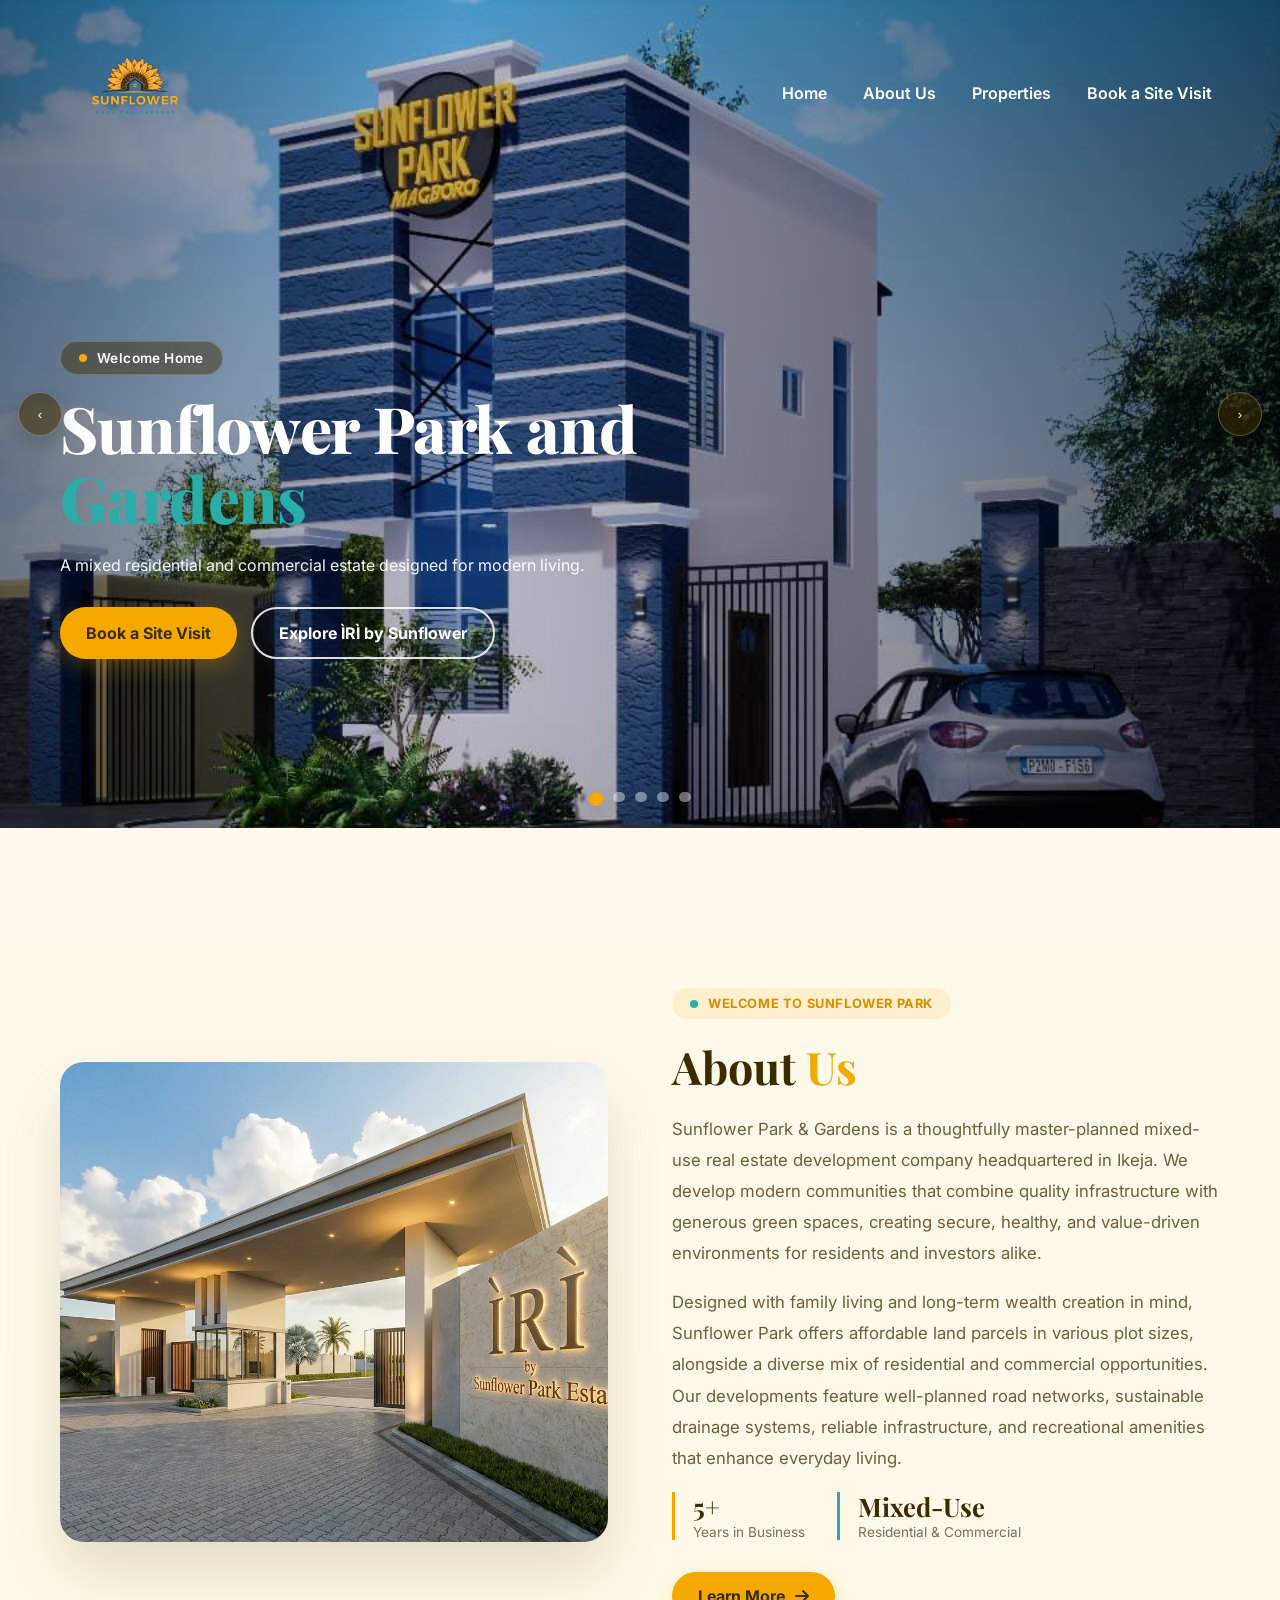
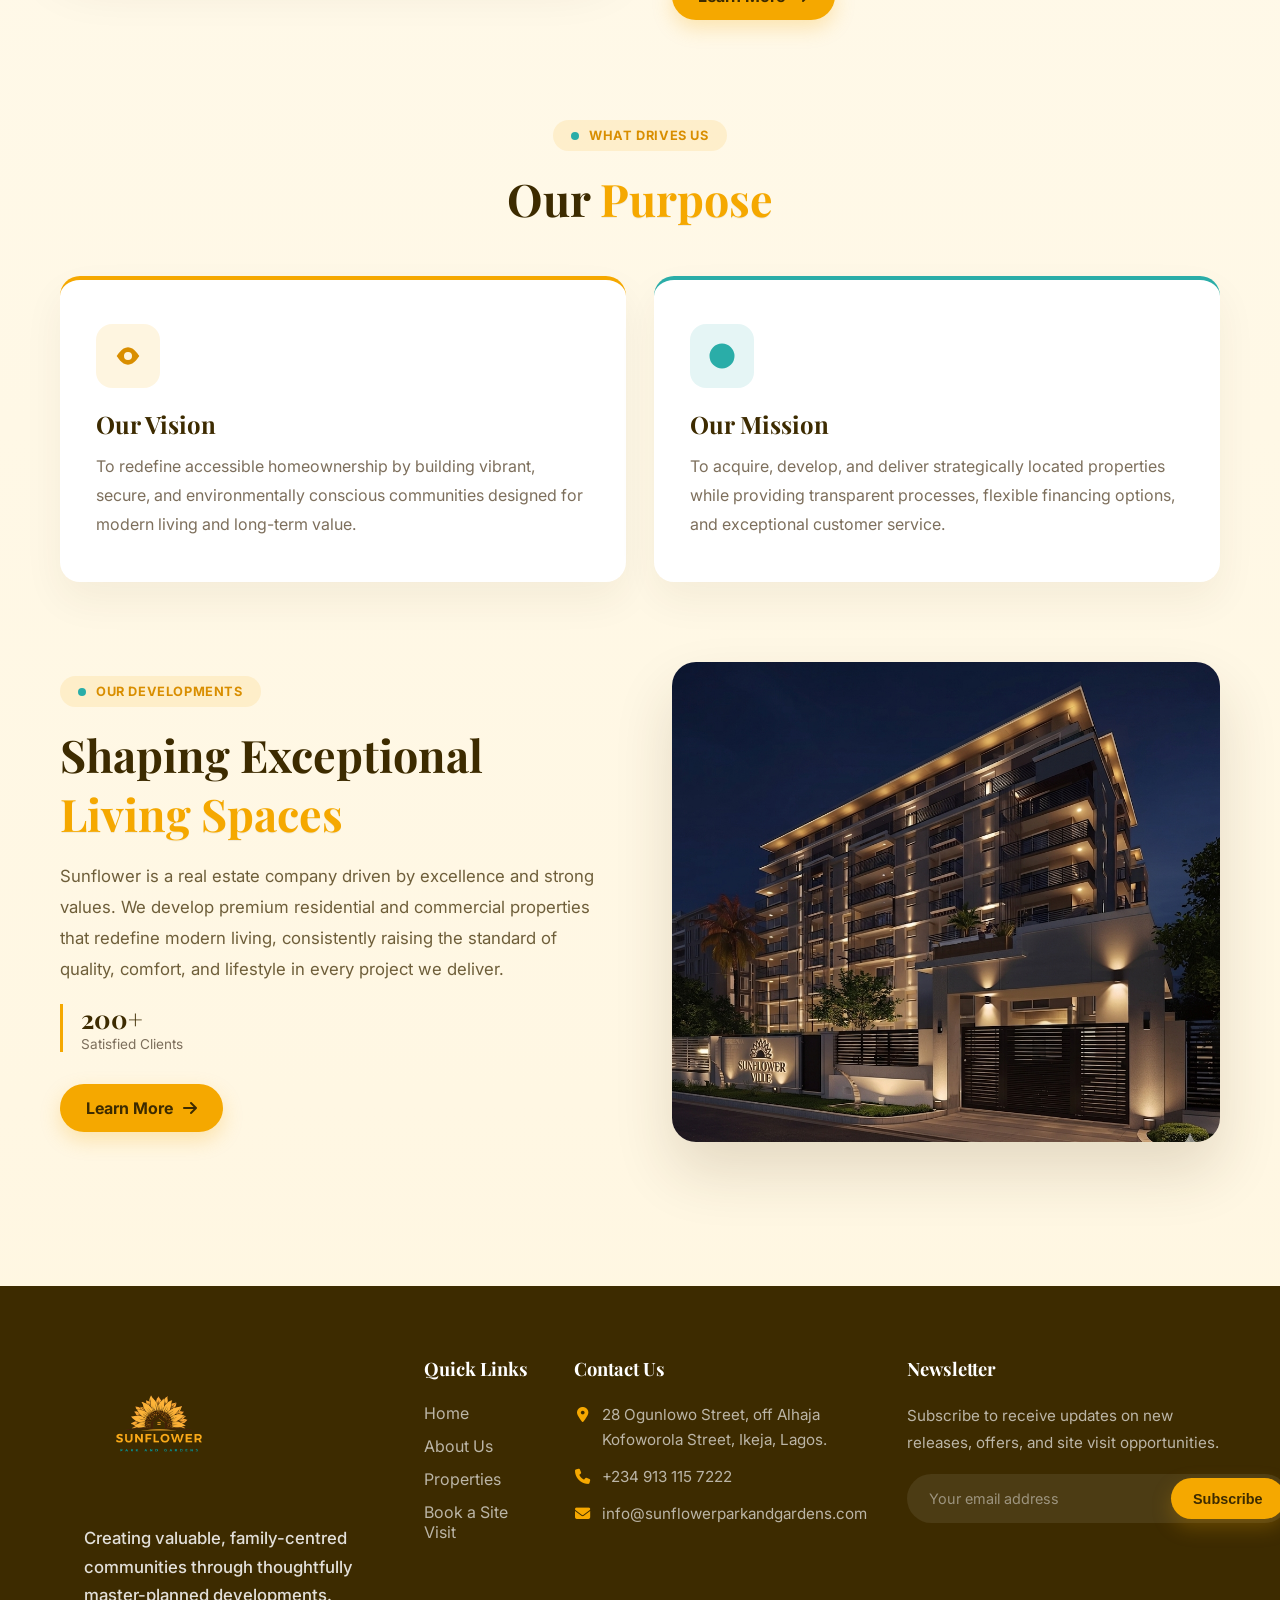
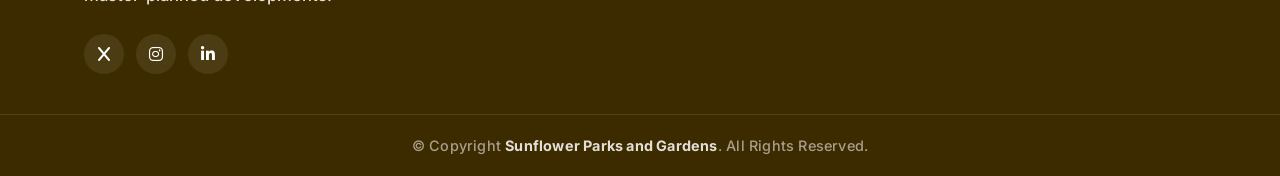
==== commit 2698ddc6: "y" ====
--- a/index.html
+++ b/index.html
@@ -116,7 +116,6 @@
     <section class="about-split container reveal-on-scroll">
       <div class="about-split-media">
         <img src="images/slide4.jpeg" alt="Sunflower Park & Gardens estate" class="about-split-img">
-        <span class="floating-badge badge-teal"><i class="fa-solid fa-seedling"></i> 60-Acre Masterplan</span>
       </div>
       <div class="about-split-content">
         <span class="eyebrow"><span class="dot"></span> Welcome to Sunflower Park</span>
@@ -130,8 +129,8 @@
           recreational amenities that enhance everyday living.</p>
         <div class="about-stats">
           <div class="stat-chip">
-            <strong>60</strong>
-            <span>Acres Masterplan</span>
+            <strong>5+</strong>
+            <span>Years in Business</span>
           </div>
           <div class="stat-chip">
             <strong>Mixed-Use</strong>
@@ -191,7 +190,7 @@
         <a class="btn primary" href="properties.html">Learn More <i class="fa-solid fa-arrow-right"></i></a>
       </div>
       <div class="about-split-media">
-        <img src="images/slide4.jpeg" alt="Sunflower Park & Gardens estate" class="about-split-img">
+        <img src="images/ssa.png" alt="Sunflower Park & Gardens estate" class="about-split-img">
       </div>
     </section>
   </main>
@@ -227,9 +226,9 @@
             <ul class="footer-contact-list">
               <li><i class="fa-solid fa-location-dot"></i><span>28 Ogunlowo Street, off Alhaja Kofoworola Street,
                   Ikeja, Lagos.</span></li>
-              <li><i class="fa-solid fa-phone"></i><a href="tel:+2347036450007">+234 703 645 0007</a></li>
+              <li><i class="fa-solid fa-phone"></i><a href="tel:+2349131157222">+234 913 115 7222</a></li>
               <li><i class="fa-solid fa-envelope"></i><a
-                  href="mailto:iribysunflower@gmail.com">iribysunflower@gmail.com</a></li>
+                  href="mailto:info@sunflowerparkandgardens.com">info@sunflowerparkandgardens.com</a></li>
             </ul>
           </div>
 
--- a/css/style.css
+++ b/css/style.css
@@ -696,7 +696,7 @@
 
 .footer-grid {
   display: grid;
-  grid-template-columns: 1.3fr 1fr 1.2fr 1.3fr;
+  grid-template-columns: minmax(300px, 1.6fr) minmax(110px, 0.8fr) 1fr 1.2fr;
   gap: 40px
 }
 
@@ -714,16 +714,18 @@
 }
 
 .footer-logo {
-  height: 84px;
+  height: 150px;
   width: auto;
   display: block
 }
 
 .footer-tag {
   margin: 0 0 24px;
-  line-height: 1.75;
-  font-size: 0.95rem;
-  max-width: 30ch
+  line-height: 1.7;
+  font-size: 1.05rem;
+  font-weight: 500;
+  color: rgba(255, 255, 255, 0.85);
+  max-width: 46ch
 }
 
 .footer-socials {
@@ -936,7 +938,8 @@
     align-items: flex-start
   }
 
-  .brand img {
+  .brand img,
+  .footer-logo {
     height: 80px
   }
 
@@ -996,7 +999,8 @@
 }
 
 @media(max-width:980px) {
-  .brand img {
+  .brand img,
+  .footer-logo {
     height: 90px
   }
 
@@ -1465,6 +1469,35 @@
   display: block;
 }
 
+/* Gallery (site progress / renders) */
+.gallery-grid {
+  display: grid;
+  grid-template-columns: repeat(auto-fit, minmax(280px, 1fr));
+  gap: 24px;
+  max-width: 980px;
+  margin: 0 auto;
+}
+
+.gallery-img-wrapper {
+  border-radius: 16px;
+  overflow: hidden;
+  box-shadow: 0 10px 25px rgba(61, 43, 0, 0.08);
+  border: 1px solid rgba(61, 43, 0, 0.06);
+  height: 280px;
+}
+
+.gallery-img {
+  width: 100%;
+  height: 100%;
+  object-fit: cover;
+  display: block;
+  transition: transform 400ms ease;
+}
+
+.gallery-img-wrapper:hover .gallery-img {
+  transform: scale(1.05);
+}
+
 .detail-hero {
   height: 70vh;
   min-height: 480px;
@@ -1820,7 +1853,7 @@
 
 .form-subtitle {
   color: var(--muted);
-  margin: -14px 0 28px;
+  margin: -14px 0 36px;
   font-size: 0.95rem;
   line-height: 1.7;
 }
